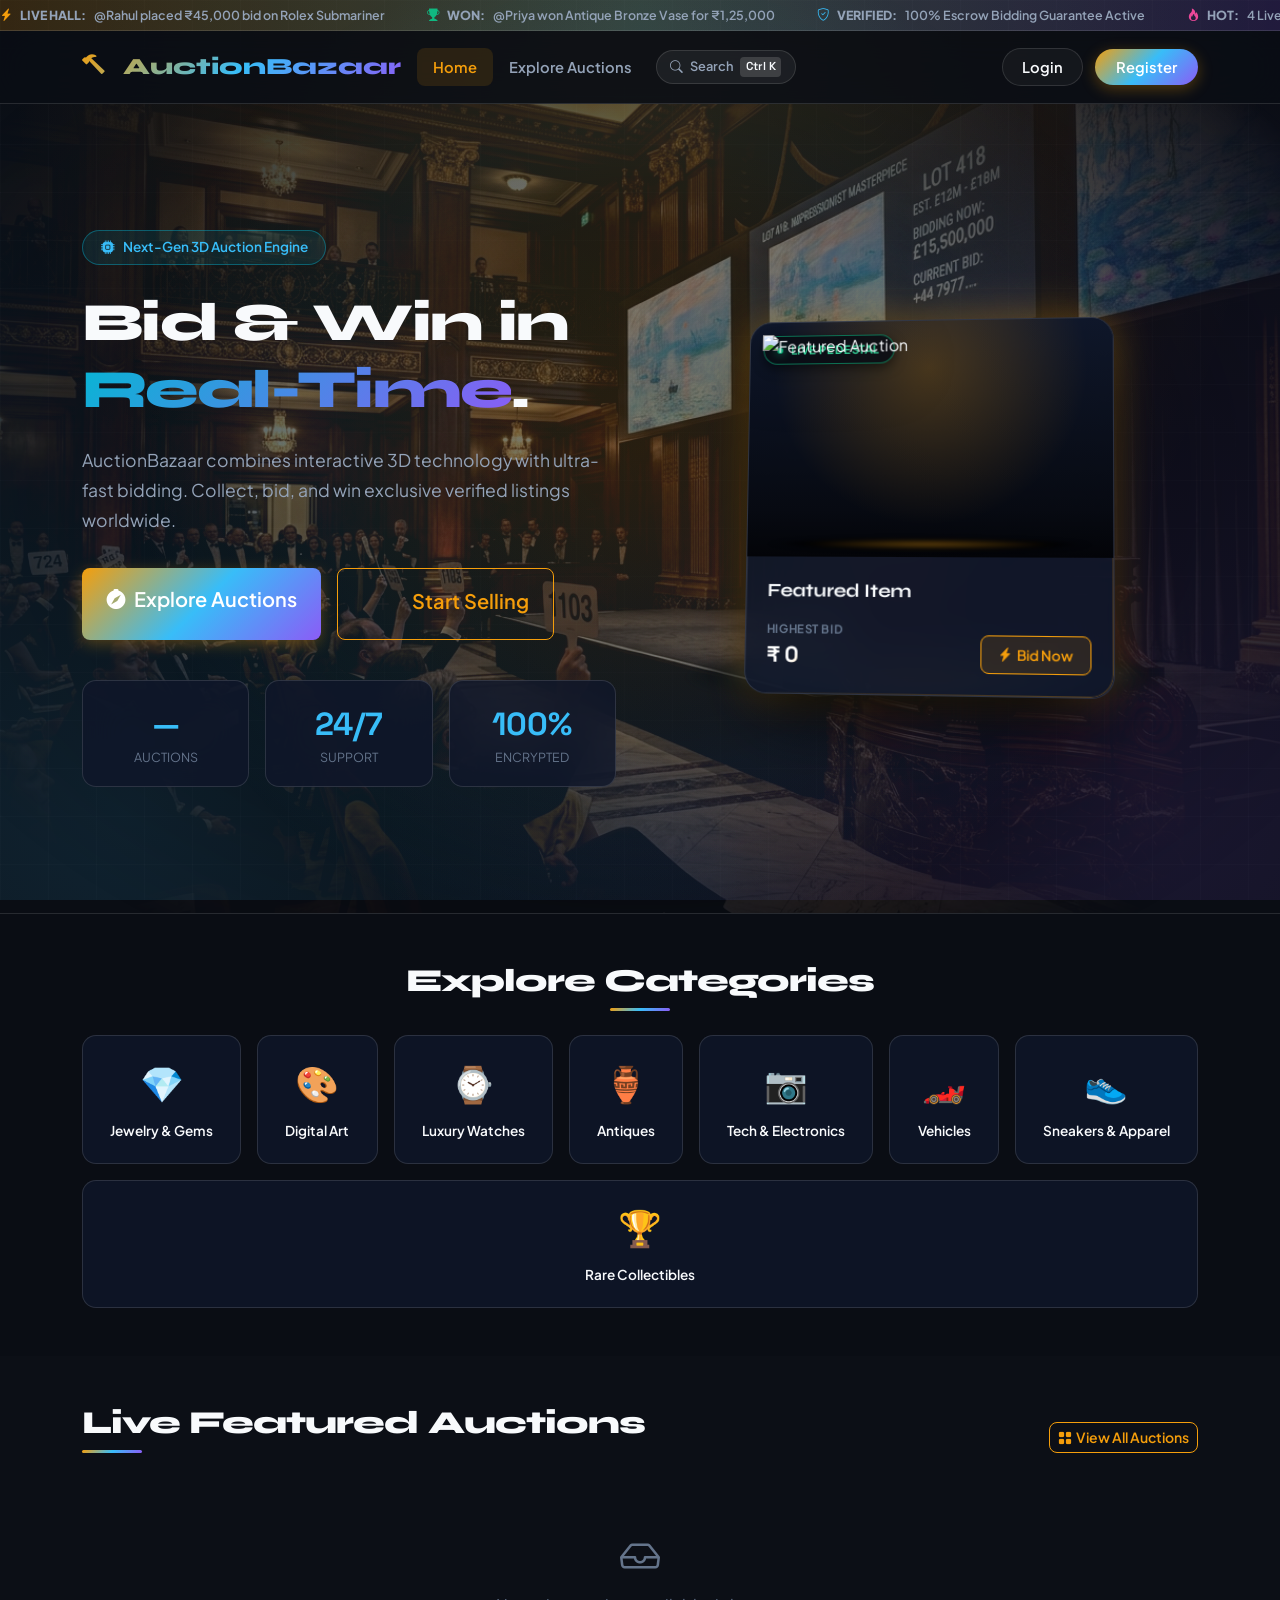
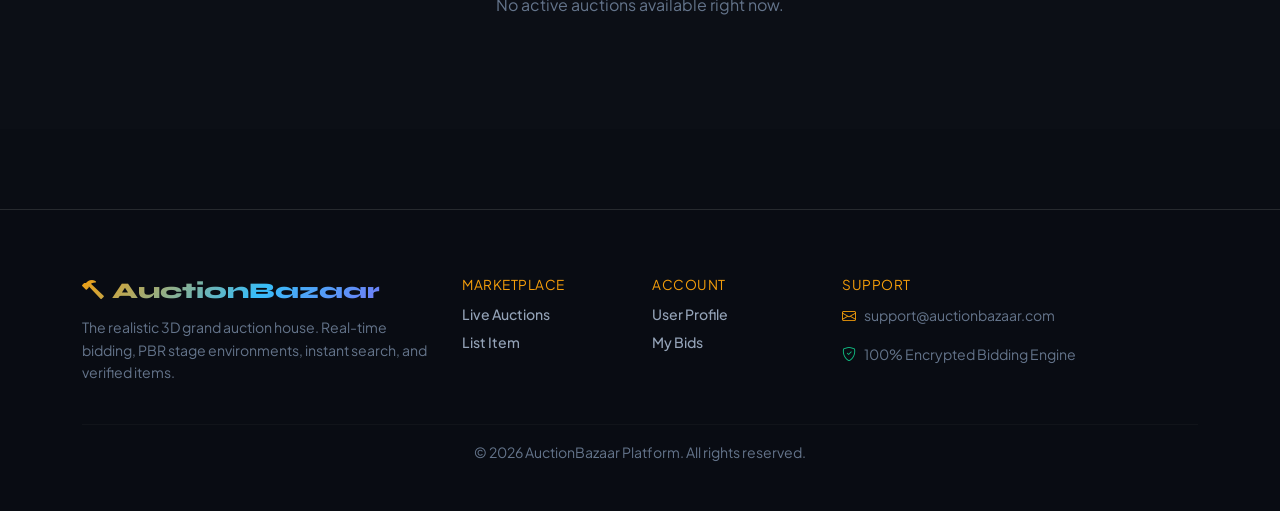
==== src/main/resources/static/index.html @ 8df84467 "feat: Add Realistic 3D Auction House, dynamic product stage backdrops, real-time bid progression his" ====
<!DOCTYPE html>
<html lang="en">
<head>
  <meta charset="UTF-8">
  <meta name="viewport" content="width=device-width, initial-scale=1.0">
  <title>AuctionBazaar 3D – Next-Gen Live Auction Marketplace</title>
  <link rel="stylesheet" href="https://cdn.jsdelivr.net/npm/bootstrap@5.3.0/dist/css/bootstrap.min.css">
  <link rel="stylesheet" href="https://cdn.jsdelivr.net/npm/bootstrap-icons@1.11.0/font/bootstrap-icons.css">
  <link rel="stylesheet" href="css/style.css">
  <style>
    .hero-3d {
      min-height: 90vh;
      display: flex;
      align-items: center;
      position: relative;
      padding: 3rem 0;
    }

    .hero-badge-cyber {
      display: inline-flex;
      align-items: center;
      gap: 8px;
      background: rgba(6, 182, 212, 0.1);
      border: 1px solid rgba(6, 182, 212, 0.4);
      border-radius: 30px;
      padding: 0.4rem 1.1rem;
      font-size: 0.85rem;
      color: var(--cyan);
      font-weight: 600;
      margin-bottom: 1.5rem;
      box-shadow: 0 0 20px var(--cyan-glow);
    }

    .hero-title-3d {
      font-family: var(--font-heading);
      font-size: clamp(2.2rem, 4.2vw, 3.6rem);
      font-weight: 800;
      line-height: 1.25;
      margin-bottom: 1.4rem;
    }

    .gradient-text-cyan {
      background: linear-gradient(135deg, #06B6D4 0%, #8B5CF6 100%);
      -webkit-background-clip: text;
      -webkit-text-fill-color: transparent;
    }

    .gradient-text-pink {
      background: linear-gradient(135deg, #8B5CF6 0%, #EC4899 100%);
      -webkit-background-clip: text;
      -webkit-text-fill-color: transparent;
    }

    .hero-stat-card {
      background: var(--bg-card);
      backdrop-filter: blur(20px);
      border: 1px solid var(--border-light);
      border-radius: var(--radius);
      padding: 1.2rem;
      text-align: center;
      transition: var(--transition);
    }

    .hero-stat-card:hover {
      border-color: var(--cyan);
      transform: translateY(-4px);
    }

    .stat-number-3d {
      font-family: var(--font-display);
      font-size: 2rem;
      font-weight: 700;
      color: var(--cyan);
    }

    .category-box-3d {
      background: var(--bg-card);
      backdrop-filter: blur(16px);
      border: 1px solid var(--border-light);
      border-radius: var(--radius);
      padding: 1.3rem;
      text-align: center;
      transition: var(--transition);
      cursor: pointer;
      text-decoration: none;
      display: block;
    }

    .category-box-3d:hover {
      border-color: var(--cyan);
      background: rgba(6, 182, 212, 0.1);
      transform: translateY(-5px) scale(1.03);
      box-shadow: 0 10px 25px var(--cyan-glow);
    }

    .category-icon-3d {
      font-size: 2.2rem;
      margin-bottom: 0.5rem;
      display: block;
    }
  </style>
</head>
<body>

<nav class="navbar navbar-expand-lg navbar-auction" id="mainNavbar"></nav>

<!-- 3D Hero Section with Realistic Grand Auction Hall Background -->
<section class="hero-3d hero-section-3d">
  <div class="container" style="position:relative;z-index:2;">
    <div class="row align-items-center g-5">
      <div class="col-lg-6">
        <div class="hero-badge-cyber">
          <i class="bi bi-cpu-fill"></i> Next-Gen 3D Auction Engine
        </div>
        <h1 class="hero-title-3d">
          Bid &amp; Win in <span class="gradient-text-cyan">Real-Time</span>.
        </h1>
        <p style="color:var(--text-secondary);font-size:1.1rem;line-height:1.7;margin-bottom:2rem;max-width:520px;">
          AuctionBazaar combines interactive 3D technology with ultra-fast bidding. Collect, bid, and win exclusive verified listings worldwide.
        </p>
        <div class="d-flex gap-3 flex-wrap">
          <a href="auctions.html" class="btn btn-gold btn-lg px-4 py-3"><i class="bi bi-compass-fill me-2"></i>Explore Auctions</a>
          <a href="create-auction.html" class="btn btn-outline-gold btn-lg px-4 py-3"><i class="btn bi-plus-lg me-2"></i>Start Selling</a>
        </div>
        <div class="row g-3 mt-4" id="heroStats">
          <div class="col-4"><div class="hero-stat-card"><div class="stat-number-3d" id="statAuctions">—</div><div style="font-size:.78rem;color:var(--text-muted);text-transform:uppercase;">Auctions</div></div></div>
          <div class="col-4"><div class="hero-stat-card"><div class="stat-number-3d">24/7</div><div style="font-size:.78rem;color:var(--text-muted);text-transform:uppercase;">Support</div></div></div>
          <div class="col-4"><div class="hero-stat-card"><div class="stat-number-3d">100%</div><div style="font-size:.78rem;color:var(--text-muted);text-transform:uppercase;">Encrypted</div></div></div>
        </div>
      </div>

      <div class="col-lg-6 d-none d-lg-block">
        <div class="stage-3d">
          <div class="stage-floor"></div>
          <div class="auction-card stage-card-floating" style="width:360px;cursor:pointer;" id="heroPedestalCard">
            <div class="card-img-wrapper">
              <img id="heroFeaturedImg" src="https://images.unsplash.com/photo-1523275335684-37898b6baf30?w=600&q=80" alt="Featured Auction">
              <div style="position:absolute;top:.8rem;left:.8rem;">
                <span class="status-badge-live">Live Pedestal</span>
              </div>
            </div>
            <div class="card-body">
              <div class="card-title-auction text-capitalize" id="heroFeaturedTitle">Featured Item</div>
              <div class="d-flex justify-content-between align-items-end mt-2">
                <div>
                  <div class="card-price-label">Highest Bid</div>
                  <div class="card-price" id="heroFeaturedPrice">₹ 0</div>
                </div>
                <a id="heroFeaturedBtn" href="auctions.html" class="bid-badge text-decoration-none"><i class="bi bi-lightning-charge-fill me-1"></i>Bid Now</a>
              </div>
            </div>
          </div>
        </div>
      </div>

    </div>
  </div>
</section>

<!-- Categories Grid -->
<section class="py-5">
  <div class="container">
    <div class="text-center mb-4">
      <h2 style="font-family:var(--font-heading);">Explore Categories</h2>
      <div style="width:60px;height:3px;background:var(--primary-gradient);margin:0.5rem auto 0;border-radius:2px;"></div>
    </div>
    <div class="row g-3" id="categoriesRow"></div>
  </div>
</section>

<!-- Live Featured Auctions -->
<section class="py-5" style="background:rgba(255,255,255,0.01);">
  <div class="container">
    <div class="d-flex justify-content-between align-items-end mb-4 flex-wrap gap-2">
      <div>
        <h2 style="font-family:var(--font-heading);">Live Featured Auctions</h2>
        <div style="width:60px;height:3px;background:var(--primary-gradient);margin-top:0.5rem;border-radius:2px;"></div>
      </div>
      <a href="auctions.html" class="btn btn-outline-gold btn-sm"><i class="bi bi-grid-fill me-1"></i>View All Auctions</a>
    </div>

    <div class="row g-4" id="featuredAuctions">
      <div class="col-12 text-center py-5">
        <div class="spinner-border text-cyan" role="status" style="color:var(--cyan);"></div>
      </div>
    </div>
  </div>
</section>

<div id="mainFooter"></div>

<!-- Three.js CDN -->
<script src="https://cdnjs.cloudflare.com/ajax/libs/three.js/r128/three.min.js"></script>
<script src="https://cdn.jsdelivr.net/npm/bootstrap@5.3.0/dist/js/bootstrap.bundle.min.js"></script>
<script src="js/app.js"></script>
<script>
  renderNavbar('home');
  renderFooter();

  const categories = [
    { icon: '💎', name: 'Jewelry & Gems' },
    { icon: '🎨', name: 'Digital Art' },
    { icon: '⌚', name: 'Luxury Watches' },
    { icon: '🏺', name: 'Antiques' },
    { icon: '📷', name: 'Tech & Electronics' },
    { icon: '🏎️', name: 'Vehicles' },
    { icon: '👟', name: 'Sneakers & Apparel' },
    { icon: '🏆', name: 'Rare Collectibles' }
  ];

  const catRow = document.getElementById('categoriesRow');
  categories.forEach(c => {
    catRow.innerHTML += `
      <div class="col-6 col-sm-4 col-md-3 col-lg-auto flex-grow-1">
        <a href="auctions.html" class="category-box-3d">
          <span class="category-icon-3d">${c.icon}</span>
          <span style="font-size:.85rem;font-weight:600;color:var(--text-primary);">${c.name}</span>
        </a>
      </div>
    `;
  });

  async function loadFeatured() {
    const res = await apiCall('/auction/findAllAuction');
    const container = document.getElementById('featuredAuctions');
    const auctionsList = res.data?.auctions || res.data?.allAuction || [];

    if (!res.ok || auctionsList.length === 0) {
      container.innerHTML = `<div class="col-12 text-center py-5" style="color:var(--text-muted);"><i class="bi bi-inbox fs-1 d-block mb-2"></i><p>No active auctions available right now.</p></div>`;
      return;
    }

    document.getElementById('statAuctions').textContent = auctionsList.length;

    const featured = auctionsList.slice(0, 6);
    if (featured.length > 0) {
      const first = featured[0];
      document.getElementById('heroFeaturedTitle').textContent = first.title;
      document.getElementById('heroFeaturedPrice').textContent = formatCurrency(first.currentPrice || first.basePrice || 0);
      const imgUrl = first.imagePath ? `${API_BASE}/upload/${first.imagePath}` : first.imageUrl;
      if (imgUrl) {
        document.getElementById('heroFeaturedImg').src = imgUrl;
      }
      document.getElementById('heroPedestalCard').onclick = () => { window.location.href = `auction-details.html?id=${first.id}`; };
      document.getElementById('heroFeaturedBtn').href = `auction-details.html?id=${first.id}`;
    }

    container.innerHTML = featured.map(a => {
      const imgUrl = a.imagePath ? `${API_BASE}/upload/${a.imagePath}` : a.imageUrl;
      const catSlug = getCategorySlug(a.title, a.category);
      return `
      <div class="col-sm-6 col-lg-4 tilt-container">
        <div class="auction-card h-100" onclick="window.location.href='auction-details.html?id=${a.id}'" style="cursor:pointer;">
          <div class="card-img-wrapper" data-category="${catSlug}">
            ${imgUrl ? `<img src="${imgUrl}" alt="${a.title}" onerror="this.src='https://via.placeholder.com/400x250/030712/06B6D4?text=AuctionBazaar+3D'">` : `<div style="height:200px;background:var(--bg-card);display:flex;align-items:center;justify-content:center;color:var(--text-muted);"><i class="bi bi-image" style="font-size:2.5rem;"></i></div>`}
            <div style="position:absolute;top:.8rem;left:.8rem;">
              <span class="status-badge-live">Live Bidding</span>
            </div>
            <button class="btn-quick-view-icon" onclick="event.stopPropagation(); openQuickView(${a.id})" title="Quick View">
              <i class="bi bi-eye"></i>
            </button>
          </div>
          <div class="card-body">
            <div class="card-title-auction">${a.title}</div>
            <p style="font-size:.82rem;color:var(--text-muted);margin:.3rem 0 .9rem;display:-webkit-box;-webkit-line-clamp:2;-webkit-box-orient:vertical;overflow:hidden;">${a.description || 'No description provided.'}</p>
            <div class="d-flex justify-content-between align-items-end mt-auto pt-2" style="border-top:1px solid var(--border-light);">
              <div>
                <div class="card-price-label">Current Bid</div>
                <div class="card-price">${formatCurrency(a.currentPrice || a.basePrice || 0)}</div>
              </div>
              <span class="bid-badge"><i class="bi bi-lightning-charge-fill me-1"></i>Bid Now</span>
            </div>
          </div>
        </div>
      </div>
    `;
    }).join('');

    setTimeout(init3DTiltCards, 100);
  }

  loadFeatured();
</script>
</body>
</html>
---- src/main/resources/static/css/style.css ----
/* ==========================================================================
   AUCTIONBAZAAR REALISTIC 3D AUCTION HOUSE & STAGE SHOWCASE SYSTEM
   ========================================================================== */
@import url('https://fonts.googleapis.com/css2?family=Plus+Jakarta+Sans:wght@400;500;600;700;800&family=Space+Grotesk:wght@500;600;700&family=Syne:wght@600;700;800&display=swap');

:root {
  /* Grand Auction House Palette */
  --bg-dark: #0A0D14;
  --bg-card: rgba(15, 23, 42, 0.82);
  --bg-card-hover: rgba(30, 41, 59, 0.95);
  --bg-elevated: rgba(255, 255, 255, 0.05);
  
  --border-light: rgba(255, 255, 255, 0.12);
  --border-hover: rgba(245, 158, 11, 0.6);
  --border-glow: rgba(245, 158, 11, 0.45);
  
  /* Auction Luxury Accents */
  --cyan: #38BDF8;
  --gold: #F59E0B;
  --gold-glow: rgba(245, 158, 11, 0.35);
  --violet: #8B5CF6;
  --pink: #EC4899;
  --emerald: #10B981;
  
  --primary: #F59E0B;
  --primary-gradient: linear-gradient(135deg, #F59E0B 0%, #38BDF8 50%, #8B5CF6 100%);
  --auction-hall-mesh: radial-gradient(ellipse at 50% 0%, rgba(245, 158, 11, 0.18) 0%, transparent 70%),
                        radial-gradient(circle at 10% 90%, rgba(56, 189, 248, 0.12) 0%, transparent 55%),
                        radial-gradient(circle at 90% 90%, rgba(139, 92, 246, 0.12) 0%, transparent 55%);
  
  /* High-Contrast Typography */
  --text-primary: #F8FAFC;
  --text-secondary: #94A3B8;
  --text-muted: #64748B;
  
  --font-heading: 'Syne', sans-serif;
  --font-display: 'Space Grotesk', sans-serif;
  --font-body: 'Plus Jakarta Sans', sans-serif;
  
  /* Radii & Shadows */
  --radius-sm: 8px;
  --radius: 14px;
  --radius-lg: 22px;
  
  --shadow-sm: 0 4px 15px rgba(0, 0, 0, 0.4);
  --shadow-card: 0 10px 30px -10px rgba(0, 0, 0, 0.7);
  --shadow-card-hover: 0 20px 45px -10px rgba(245, 158, 11, 0.3), 0 0 35px rgba(56, 189, 248, 0.25);
  
  --transition: all 0.3s cubic-bezier(0.16, 1, 0.3, 1);
}

/* Reset & Base */
*, *::before, *::after {
  box-sizing: border-box;
  margin: 0;
  padding: 0;
}

body {
  background-color: #0A0D14;
  color: var(--text-primary);
  font-family: var(--font-body);
  min-height: 100vh;
  overflow-x: hidden;
  position: relative;
  -webkit-font-smoothing: antialiased;
}

/* Realistic Auction House Environment Mesh */
body::before {
  content: '';
  position: fixed;
  inset: 0;
  z-index: -3;
  background: var(--bg-dark);
  background-image: var(--auction-hall-mesh);
}

/* Subtle Architectural Grid Pattern */
body::after {
  content: '';
  position: fixed;
  inset: 0;
  z-index: -2;
  background-image: 
    linear-gradient(to right, rgba(255, 255, 255, 0.03) 1px, transparent 1px),
    linear-gradient(to bottom, rgba(255, 255, 255, 0.03) 1px, transparent 1px);
  background-size: 48px 48px;
  pointer-events: none;
  opacity: 0.6;
}

/* Realistic Live Auction House Arena Background */
.hero-section-3d {
  position: relative;
  padding: 4.5rem 0 3.5rem 0;
  overflow: hidden;
  border-bottom: 1px solid var(--border-light);
}

.hero-section-3d::before {
  content: '';
  position: absolute;
  inset: 0;
  background-image: url('../images/auction_hall.jpg');
  background-size: cover;
  background-position: center;
  opacity: 0.38;
  filter: contrast(1.15) brightness(0.9);
  mask-image: radial-gradient(ellipse at 50% 45%, rgba(0,0,0,1) 40%, transparent 90%);
  -webkit-mask-image: radial-gradient(ellipse at 50% 45%, rgba(0,0,0,1) 40%, transparent 90%);
  pointer-events: none;
  z-index: 0;
}

/* Interactive Cursor Spotlight Beam */
#cursor-spotlight {
  position: fixed;
  inset: 0;
  pointer-events: none;
  z-index: -1;
  background: radial-gradient(650px circle at var(--mouse-x, 50%) var(--mouse-y, 50%), rgba(245, 158, 11, 0.14), rgba(56, 189, 248, 0.08) 50%, transparent 80%);
  transition: opacity 0.3s ease;
}

/* 3D WebGL Canvas Layer */
#three-canvas-container {
  display: block !important;
  position: fixed;
  top: 0;
  left: 0;
  width: 100vw;
  height: 100vh;
  pointer-events: none;
  z-index: 0;
  opacity: 0.9;
}

/* Top Live Ticker Banner */
.live-ticker-wrap {
  background: linear-gradient(90deg, rgba(245,158,11,0.18) 0%, rgba(56,189,248,0.18) 50%, rgba(139,92,246,0.18) 100%);
  border-bottom: 1px solid var(--border-light);
  overflow: hidden;
  white-space: nowrap;
  padding: 0.35rem 0;
  font-size: 0.78rem;
  font-weight: 600;
  color: var(--text-secondary);
  position: relative;
  z-index: 1001;
}

.live-ticker-track {
  display: inline-block;
  animation: ticker-slide 30s linear infinite;
}

@keyframes ticker-slide {
  0% { transform: translateX(0%); }
  100% { transform: translateX(-50%); }
}

.ticker-item {
  display: inline-flex;
  align-items: center;
  gap: 0.5rem;
  margin-right: 2.5rem;
}

/* Headings */
h1, h2, h3 {
  font-family: var(--font-heading);
  font-weight: 800;
  letter-spacing: -0.03em;
  color: var(--text-primary);
}

h4, h5, h6 {
  font-family: var(--font-display);
  font-weight: 700;
  color: var(--text-primary);
}

/* Navigation Navbar */
.navbar-auction {
  background: rgba(10, 13, 20, 0.85);
  backdrop-filter: blur(24px);
  -webkit-backdrop-filter: blur(24px);
  border-bottom: 1px solid var(--border-light);
  position: sticky;
  top: 0;
  z-index: 1000;
  padding: 0.85rem 0;
}

.navbar-brand-custom {
  font-family: var(--font-heading);
  font-weight: 800;
  font-size: 1.45rem;
  background: var(--primary-gradient);
  -webkit-background-clip: text;
  -webkit-text-fill-color: transparent;
  display: flex;
  align-items: center;
  gap: 0.6rem;
  text-decoration: none;
}

.nav-link {
  color: var(--text-secondary) !important;
  font-weight: 600;
  font-size: 0.92rem;
  padding: 0.5rem 1rem !important;
  border-radius: var(--radius-sm);
  transition: var(--transition);
}

.nav-link:hover, .nav-link.active {
  color: var(--gold) !important;
  background: rgba(245, 158, 11, 0.12);
}

.btn-nav-login {
  color: var(--text-primary) !important;
  border: 1px solid var(--border-light);
  border-radius: 30px;
  padding: 0.45rem 1.2rem !important;
  background: rgba(255, 255, 255, 0.04) !important;
}

.btn-nav-login:hover {
  background: rgba(255, 255, 255, 0.1) !important;
}

.btn-nav-cta {
  background: var(--primary-gradient) !important;
  color: #FFFFFF !important;
  font-weight: 600;
  border-radius: 30px;
  padding: 0.45rem 1.3rem !important;
  box-shadow: 0 4px 15px rgba(245, 158, 11, 0.3);
  transition: var(--transition);
}

.btn-nav-cta:hover {
  transform: translateY(-2px);
  box-shadow: 0 6px 20px rgba(245, 158, 11, 0.45);
}

/* Cmd+K Badge in Nav */
.cmd-k-trigger {
  background: rgba(255, 255, 255, 0.06);
  border: 1px solid var(--border-light);
  color: var(--text-secondary);
  border-radius: 20px;
  padding: 0.35rem 0.85rem;
  font-size: 0.8rem;
  font-weight: 600;
  cursor: pointer;
  transition: var(--transition);
  display: inline-flex;
  align-items: center;
  gap: 0.4rem;
}

.cmd-k-trigger:hover {
  border-color: var(--gold);
  color: var(--gold);
  background: rgba(245, 158, 11, 0.1);
}

.cmd-k-trigger kbd {
  background: rgba(255, 255, 255, 0.15);
  color: var(--text-primary);
  border-radius: 4px;
  padding: 0.1rem 0.35rem;
  font-size: 0.72rem;
  font-family: var(--font-display);
}

/* 3D Realistic Product Stage Cards */
.tilt-container {
  perspective: 1200px;
}

.auction-card {
  background: var(--bg-card);
  backdrop-filter: blur(24px);
  -webkit-backdrop-filter: blur(24px);
  border: 1px solid var(--border-light);
  border-radius: var(--radius-lg);
  overflow: hidden;
  transition: var(--transition);
  box-shadow: var(--shadow-card);
  display: flex;
  flex-direction: column;
  position: relative;
  transform-style: preserve-3d;
}

.auction-card::before {
  content: '';
  position: absolute;
  inset: 0;
  border-radius: var(--radius-lg);
  padding: 1px;
  background: linear-gradient(135deg, rgba(255,255,255,0.25), transparent 50%, rgba(245,158,11,0.35));
  -webkit-mask: linear-gradient(#fff 0 0) content-box, linear-gradient(#fff 0 0);
  -webkit-mask-composite: xor;
  mask-composite: exclude;
  pointer-events: none;
}

.auction-card:hover {
  border-color: var(--border-glow);
  transform: translateY(-6px) rotateX(2deg);
  box-shadow: var(--shadow-card-hover);
}

/* Dynamic Realistic Product Stage Wrapper */
.card-img-wrapper {
  position: relative;
  width: 100%;
  padding-top: 65%;
  overflow: hidden;
  transform: translateZ(15px);
  background-color: #07090F;
  /* Realistic 3D Pedestal Stage Backdrop */
  background-image: 
    radial-gradient(circle at 50% 20%, rgba(245, 158, 11, 0.25) 0%, transparent 60%),
    linear-gradient(to bottom, #0F172A 0%, #070A12 80%, #030408 100%);
}

/* Category Specific Realistic Background Themes */
.card-img-wrapper[data-category="watches"],
.card-img-wrapper[data-category="jewelry"] {
  background-image: 
    radial-gradient(circle at 50% 25%, rgba(245, 158, 11, 0.3) 0%, transparent 65%),
    radial-gradient(ellipse at 50% 90%, rgba(217, 119, 6, 0.2) 0%, transparent 70%),
    linear-gradient(180deg, #1E1B18 0%, #0A0806 100%);
}

.card-img-wrapper[data-category="vehicles"],
.card-img-wrapper[data-category="cars"] {
  background-image: 
    radial-gradient(ellipse at 50% 15%, rgba(56, 189, 248, 0.35) 0%, transparent 60%),
    linear-gradient(to bottom, #0F172A 0%, #070B14 70%, #020306 100%);
}

.card-img-wrapper[data-category="art"],
.card-img-wrapper[data-category="antiques"] {
  background-image: 
    radial-gradient(circle at 50% 20%, rgba(139, 92, 246, 0.3) 0%, transparent 65%),
    linear-gradient(to bottom, #1E1B2E 0%, #0C0A14 100%);
}

/* Realistic 3D Floor Reflection & Spotlight Shadow */
.card-img-wrapper::after {
  content: '';
  position: absolute;
  bottom: -10px;
  left: 10%;
  right: 10%;
  height: 45px;
  background: radial-gradient(ellipse at center, rgba(245, 158, 11, 0.4) 0%, rgba(0, 0, 0, 0.8) 60%, transparent 80%);
  transform: rotateX(75deg);
  border-radius: 50%;
  filter: blur(8px);
  pointer-events: none;
  z-index: 1;
}

/* Dynamic Realistic Ambient Stage Backdrop (Matches uploaded image colors) */
.card-img-backdrop {
  position: absolute;
  inset: -20px;
  background-size: cover;
  background-position: center;
  filter: blur(35px) brightness(0.7) contrast(1.15);
  opacity: 0.85;
  transform: scale(1.35);
  z-index: 1;
  pointer-events: none;
  transition: opacity 0.5s ease, background-image 0.5s ease;
}

.card-img-wrapper img {
  position: absolute;
  top: 0;
  left: 0;
  width: 100%;
  height: 100%;
  object-fit: contain;
  padding: 0.75rem;
  transition: transform 0.5s cubic-bezier(0.16, 1, 0.3, 1), filter 0.5s ease;
  z-index: 2;
  filter: drop-shadow(0 15px 30px rgba(0, 0, 0, 0.75));
}

.detail-img-card-3d {
  position: relative;
  overflow: hidden;
  border-radius: var(--radius-lg);
  background: var(--bg-card);
  backdrop-filter: blur(24px);
  border: 1px solid var(--border-light);
}

.detail-img-card-3d img {
  position: relative;
  z-index: 2;
  object-fit: contain;
  max-height: 420px;
  padding: 1rem;
  filter: drop-shadow(0 20px 40px rgba(0, 0, 0, 0.8));
}

.auction-card:hover .card-img-wrapper img {
  transform: scale(1.08) translateY(-4px);
  filter: drop-shadow(0 22px 35px rgba(0, 0, 0, 0.8));
}

.card-body {
  padding: 1.3rem;
  display: flex;
  flex-direction: column;
  flex: 1;
  transform: translateZ(25px);
}

.card-title-auction {
  font-family: var(--font-heading);
  font-size: 1.15rem;
  font-weight: 700;
  color: var(--text-primary);
  margin-bottom: 0.4rem;
  white-space: nowrap;
  overflow: hidden;
  text-overflow: ellipsis;
}

.card-price-label {
  font-size: 0.72rem;
  color: var(--text-muted);
  text-transform: uppercase;
  letter-spacing: 0.05em;
  font-weight: 700;
}

.card-price {
  font-family: var(--font-display);
  font-size: 1.35rem;
  font-weight: 700;
  background: linear-gradient(135deg, #FFFFFF 40%, var(--gold) 100%);
  -webkit-background-clip: text;
  -webkit-text-fill-color: transparent;
}

.status-badge-live {
  background: rgba(10, 13, 20, 0.85);
  backdrop-filter: blur(10px);
  -webkit-backdrop-filter: blur(10px);
  border: 1px solid rgba(16, 185, 129, 0.6);
  color: #34D399;
  padding: 0.3rem 0.85rem;
  border-radius: 20px;
  font-size: 0.72rem;
  font-weight: 700;
  text-transform: uppercase;
  letter-spacing: 0.05em;
  display: inline-flex;
  align-items: center;
  gap: 0.45rem;
  box-shadow: 0 4px 12px rgba(0, 0, 0, 0.5);
  z-index: 3;
}

.status-badge-live::before {
  content: '';
  width: 6px;
  height: 6px;
  background: var(--emerald);
  border-radius: 50%;
  box-shadow: 0 0 10px var(--emerald);
  animation: pulse-emerald 1.5s infinite;
}

@keyframes pulse-emerald {
  0% { transform: scale(0.9); opacity: 1; }
  50% { transform: scale(1.4); opacity: 0.4; }
  100% { transform: scale(0.9); opacity: 1; }
}

.seller-trust-badge {
  font-size: 0.72rem;
  color: var(--cyan);
  background: rgba(56, 189, 248, 0.12);
  border: 1px solid rgba(56, 189, 248, 0.3);
  padding: 0.15rem 0.55rem;
  border-radius: 12px;
  font-weight: 600;
  display: inline-flex;
  align-items: center;
  gap: 0.3rem;
}

.bid-badge {
  background: rgba(245, 158, 11, 0.12);
  border: 1px solid var(--gold);
  color: var(--gold);
  padding: 0.45rem 1rem;
  border-radius: var(--radius-sm);
  font-size: 0.85rem;
  font-weight: 600;
  transition: var(--transition);
}

.auction-card:hover .bid-badge {
  background: var(--primary-gradient);
  color: #FFFFFF;
  border-color: transparent;
}

.btn-quick-view-icon {
  position: absolute;
  top: 0.8rem;
  right: 0.8rem;
  background: rgba(10, 13, 20, 0.8);
  border: 1px solid var(--border-light);
  color: var(--text-primary);
  width: 34px;
  height: 34px;
  border-radius: 50%;
  display: flex;
  align-items: center;
  justify-content: center;
  cursor: pointer;
  backdrop-filter: blur(8px);
  transition: var(--transition);
  z-index: 5;
}

.btn-quick-view-icon:hover {
  background: var(--gold);
  color: #000;
  border-color: var(--gold);
  transform: scale(1.1);
}

/* 3D Realistic Auction Stage Showcase */
.stage-3d {
  position: relative;
  perspective: 1200px;
  display: flex;
  justify-content: center;
  align-items: center;
  padding: 2rem 0;
}

.stage-floor {
  position: absolute;
  bottom: -15px;
  width: 85%;
  height: 130px;
  background: radial-gradient(ellipse at center, rgba(245, 158, 11, 0.35) 0%, rgba(56, 189, 248, 0.15) 45%, rgba(0, 0, 0, 0.8) 75%, transparent 90%);
  transform: rotateX(75deg);
  border-radius: 50%;
  filter: blur(14px);
  pointer-events: none;
}

.stage-card-floating {
  transform: rotateY(-6deg) rotateX(4deg) translateZ(30px);
  transition: transform 0.6s cubic-bezier(0.16, 1, 0.3, 1);
  box-shadow: 0 35px 70px -20px rgba(0, 0, 0, 0.95), 0 0 40px rgba(245, 158, 11, 0.35);
}

.stage-3d:hover .stage-card-floating {
  transform: rotateY(0deg) rotateX(0deg) translateZ(55px) scale(1.02);
}

.hud-panel {
  background: var(--bg-card);
  backdrop-filter: blur(24px);
  border: 1px solid var(--border-light);
  border-radius: var(--radius-lg);
  padding: 2.2rem;
  box-shadow: var(--shadow-card);
  position: relative;
}

.hud-panel::before {
  content: '';
  position: absolute;
  top: 0;
  left: 20%;
  right: 20%;
  height: 2px;
  background: var(--primary-gradient);
}

.quick-bid-grid {
  display: grid;
  grid-template-columns: repeat(4, 1fr);
  gap: 0.6rem;
  margin-bottom: 1.2rem;
}

.btn-quick-bid {
  background: rgba(255, 255, 255, 0.04);
  border: 1px solid var(--border-light);
  color: var(--text-primary);
  padding: 0.65rem 0.4rem;
  border-radius: var(--radius-sm);
  font-family: var(--font-display);
  font-weight: 600;
  font-size: 0.88rem;
  cursor: pointer;
  transition: var(--transition);
  text-align: center;
}

.btn-quick-bid:hover {
  background: rgba(245, 158, 11, 0.15);
  border-color: var(--gold);
  color: var(--gold);
  transform: translateY(-2px);
}

.btn-gold {
  background: var(--primary-gradient) !important;
  color: #FFFFFF !important;
  border: none;
  font-weight: 600;
  border-radius: var(--radius-sm);
  box-shadow: 0 4px 15px rgba(245, 158, 11, 0.3);
  transition: var(--transition);
}

.btn-gold:hover {
  transform: translateY(-2px);
  box-shadow: 0 8px 25px rgba(245, 158, 11, 0.45);
}

.btn-outline-gold {
  background: transparent;
  border: 1px solid var(--gold);
  color: var(--gold) !important;
  font-weight: 600;
  border-radius: var(--radius-sm);
  transition: var(--transition);
}

.btn-outline-gold:hover {
  background: var(--primary-gradient);
  color: #FFFFFF !important;
  border-color: transparent;
  transform: translateY(-2px);
}

/* Form Input Controls & Dropdown Select Fix */
.form-control-auction {
  background: rgba(255, 255, 255, 0.03) !important;
  border: 1px solid var(--border-light) !important;
  color: var(--text-primary) !important;
  border-radius: var(--radius-sm) !important;
  padding: 0.75rem 1rem !important;
  font-size: 0.95rem;
  transition: var(--transition);
}

.form-control-auction option,
select.form-control-auction option,
select option {
  background-color: #0F172A !important;
  color: #F8FAFC !important;
  padding: 10px !important;
}

.form-control-auction:focus {
  outline: none !important;
  border-color: var(--gold) !important;
  box-shadow: 0 0 15px rgba(245, 158, 11, 0.25) !important;
}

.form-label-auction {
  font-size: 0.85rem;
  font-weight: 600;
  color: var(--text-secondary);
  margin-bottom: 0.4rem;
}

.countdown-box {
  display: inline-flex;
  gap: 0.5rem;
  align-items: center;
}

.countdown-unit {
  background: rgba(0, 0, 0, 0.4);
  border: 1px solid var(--border-light);
  border-radius: var(--radius-sm);
  padding: 0.4rem 0.6rem;
  text-align: center;
  min-width: 48px;
}

.countdown-number {
  font-family: var(--font-display);
  font-size: 1.1rem;
  font-weight: 700;
  color: var(--gold);
}

.countdown-label {
  font-size: 0.62rem;
  color: var(--text-muted);
  text-transform: uppercase;
  font-weight: 600;
}

.countdown-sep {
  font-family: var(--font-display);
  font-weight: 700;
  color: var(--text-muted);
}

/* Modals & Command Palette Overlay */
.modal-cyber {
  background: rgba(10, 13, 20, 0.85);
  backdrop-filter: blur(25px);
}

.modal-cyber .modal-content {
  background: rgba(15, 23, 42, 0.95);
  border: 1px solid var(--border-glow);
  border-radius: var(--radius-lg);
  box-shadow: 0 25px 50px rgba(0, 0, 0, 0.8), var(--shadow-card-hover);
  color: var(--text-primary);
}

/* Category Filter Chips */
.cat-pill-chip {
  background: rgba(255, 255, 255, 0.04);
  border: 1px solid var(--border-light);
  color: var(--text-secondary);
  border-radius: 30px;
  padding: 0.45rem 1.1rem;
  font-size: 0.85rem;
  font-weight: 600;
  cursor: pointer;
  transition: var(--transition);
}

.cat-pill-chip:hover, .cat-pill-chip.active {
  background: rgba(245, 158, 11, 0.15);
  border-color: var(--gold);
  color: var(--gold);
  box-shadow: 0 0 15px var(--gold-glow);
}

/* Canvas Confetti */
#confettiCanvas {
  position: fixed;
  inset: 0;
  pointer-events: none;
  z-index: 999999;
}

.footer-auction {
  background: rgba(10, 13, 20, 0.95);
  border-top: 1px solid var(--border-light);
  padding: 4rem 0 2rem 0;
  margin-top: 5rem;
}

.footer-brand {
  font-family: var(--font-heading);
  font-size: 1.4rem;
  font-weight: 800;
  background: var(--primary-gradient);
  -webkit-background-clip: text;
  -webkit-text-fill-color: transparent;
}

.footer-text {
  color: var(--text-muted);
  font-size: 0.88rem;
  line-height: 1.6;
}

.footer-link {
  color: var(--text-secondary);
  font-size: 0.88rem;
  text-decoration: none;
  display: block;
  margin-bottom: 0.4rem;
  transition: var(--transition);
  font-weight: 500;
}

.footer-link:hover {
  color: var(--gold);
  transform: translateX(3px);
}
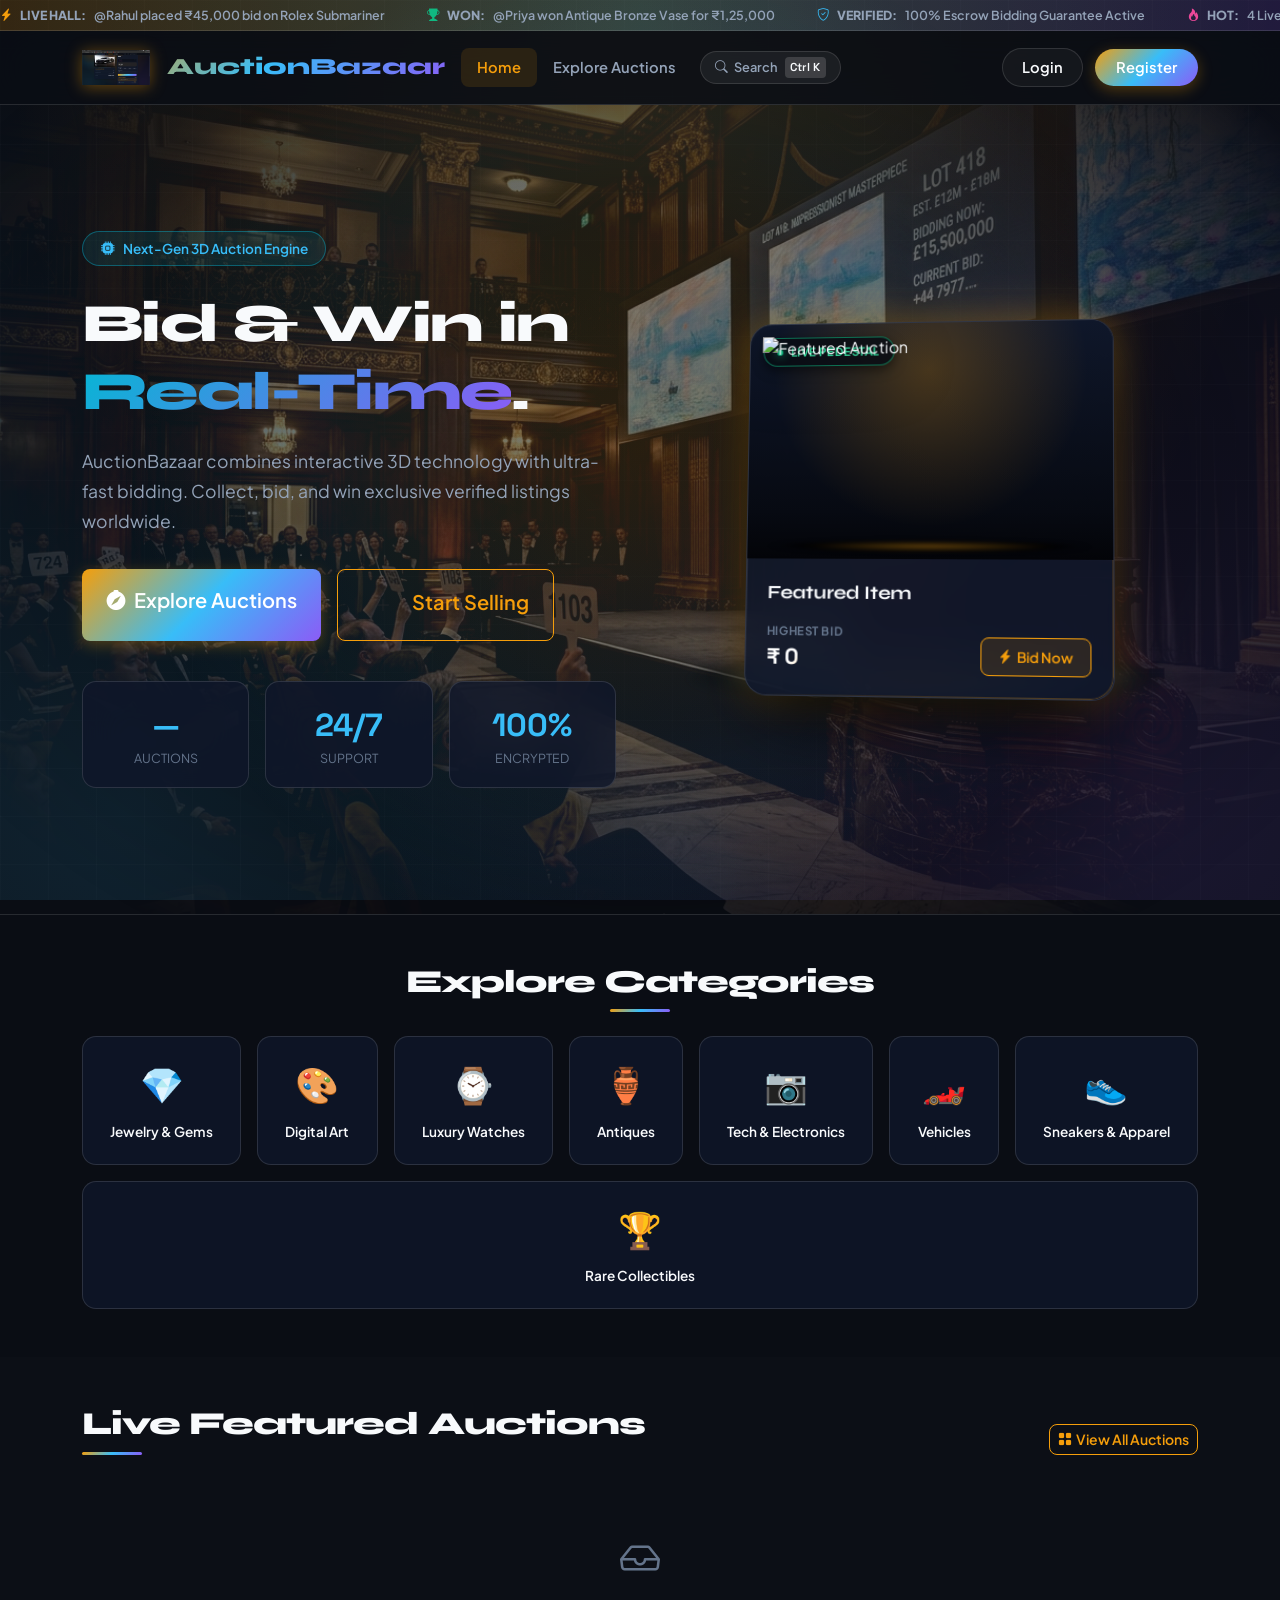
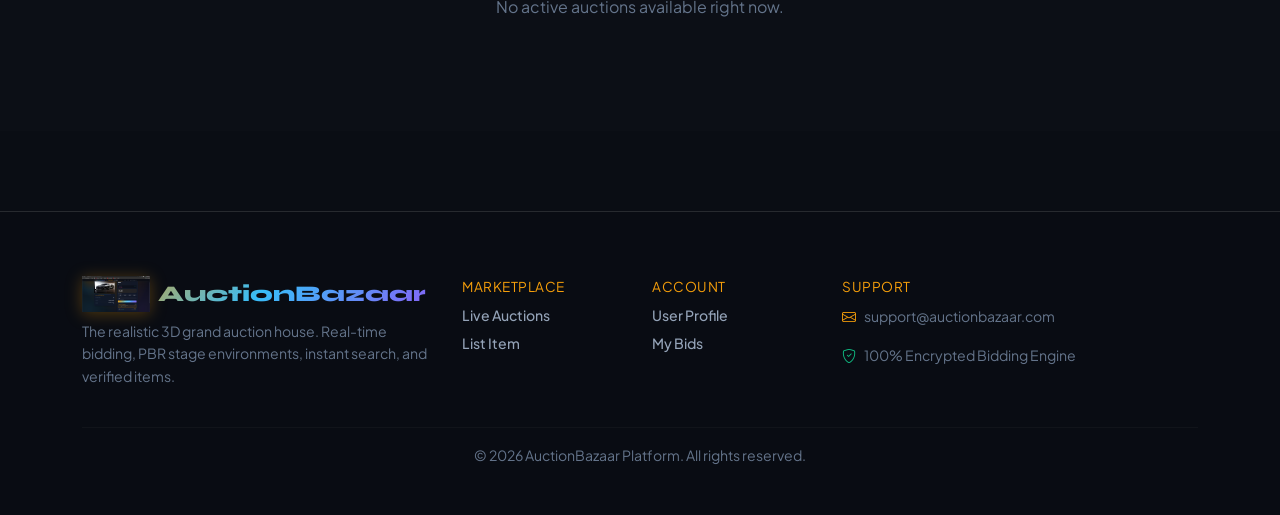
==== commit bc3bef29: "feat: Add metallic silver & gold GK luxury brand logo across navbar, footer, auth cards, and favicon" ====
--- a/src/main/resources/static/index.html
+++ b/src/main/resources/static/index.html
@@ -4,6 +4,7 @@
   <meta charset="UTF-8">
   <meta name="viewport" content="width=device-width, initial-scale=1.0">
   <title>AuctionBazaar 3D – Next-Gen Live Auction Marketplace</title>
+  <link rel="icon" type="image/png" href="images/logo.png">
   <link rel="stylesheet" href="https://cdn.jsdelivr.net/npm/bootstrap@5.3.0/dist/css/bootstrap.min.css">
   <link rel="stylesheet" href="https://cdn.jsdelivr.net/npm/bootstrap-icons@1.11.0/font/bootstrap-icons.css">
   <link rel="stylesheet" href="css/style.css">
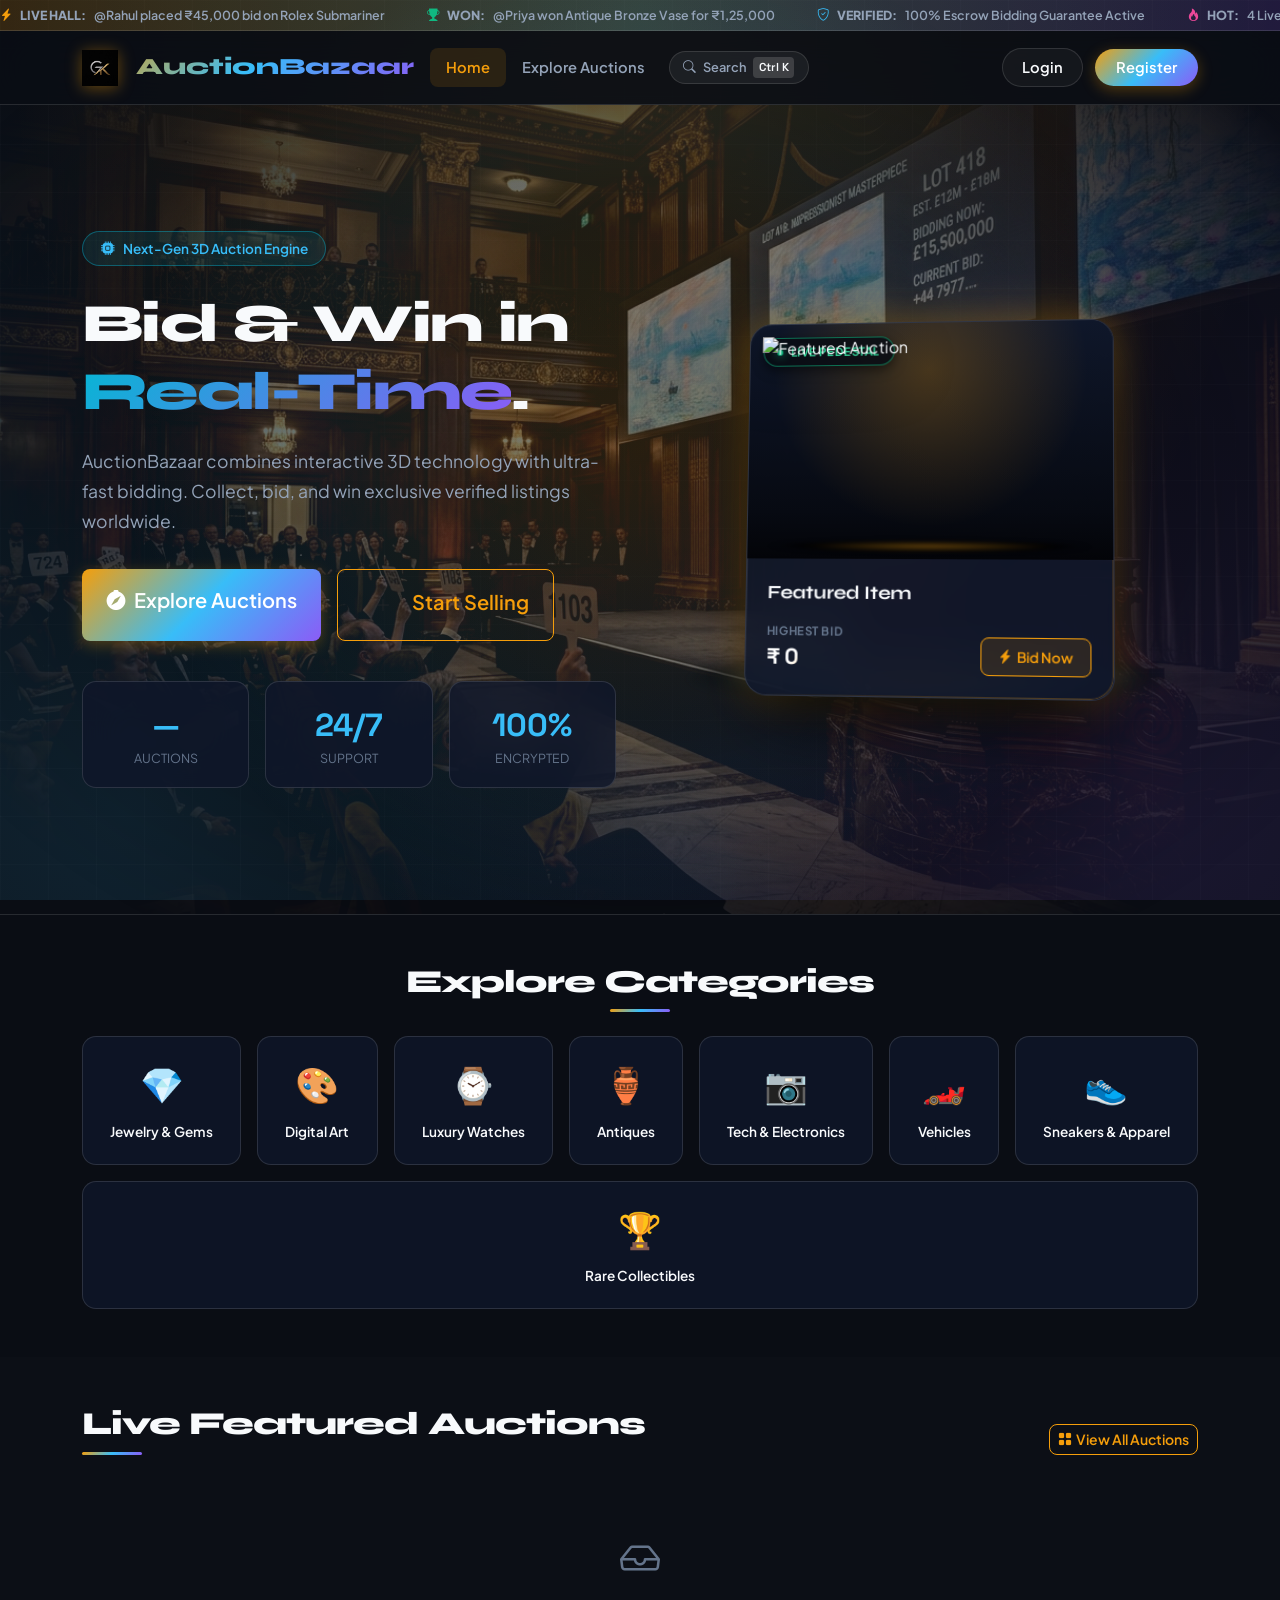
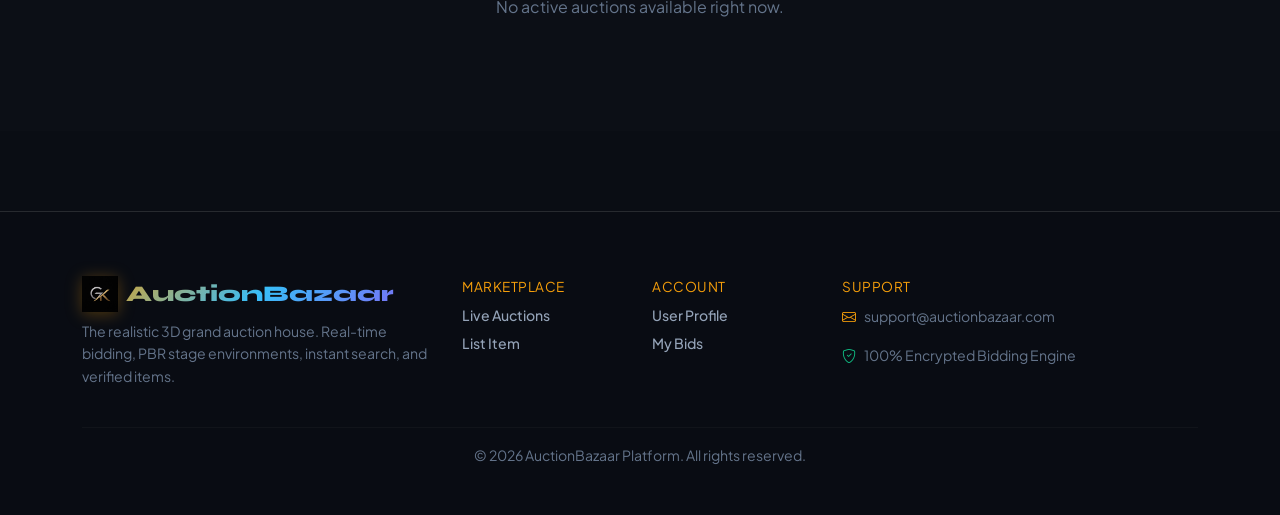
==== commit 9a105da9: "feat: Add browser tab favicon.ico and logo.png?v=2 across all pages" ====
--- a/src/main/resources/static/index.html
+++ b/src/main/resources/static/index.html
@@ -4,7 +4,8 @@
   <meta charset="UTF-8">
   <meta name="viewport" content="width=device-width, initial-scale=1.0">
   <title>AuctionBazaar 3D – Next-Gen Live Auction Marketplace</title>
-  <link rel="icon" type="image/png" href="images/logo.png">
+  <link rel="icon" type="image/png" href="images/logo.png?v=2">
+  <link rel="shortcut icon" type="image/x-icon" href="favicon.ico?v=2">
   <link rel="stylesheet" href="https://cdn.jsdelivr.net/npm/bootstrap@5.3.0/dist/css/bootstrap.min.css">
   <link rel="stylesheet" href="https://cdn.jsdelivr.net/npm/bootstrap-icons@1.11.0/font/bootstrap-icons.css">
   <link rel="stylesheet" href="css/style.css">
--- a/src/main/resources/static/css/style.css
+++ b/src/main/resources/static/css/style.css
@@ -206,6 +206,18 @@
   text-decoration: none;
 }
 
+.navbar-brand-custom img {
+  height: 40px;
+  width: auto;
+  object-fit: contain;
+  filter: drop-shadow(0 2px 10px rgba(245, 158, 11, 0.45));
+  transition: var(--transition);
+}
+
+.navbar-brand-custom:hover img {
+  transform: scale(1.08) rotate(-3deg);
+}
+
 .nav-link {
   color: var(--text-secondary) !important;
   font-weight: 600;
